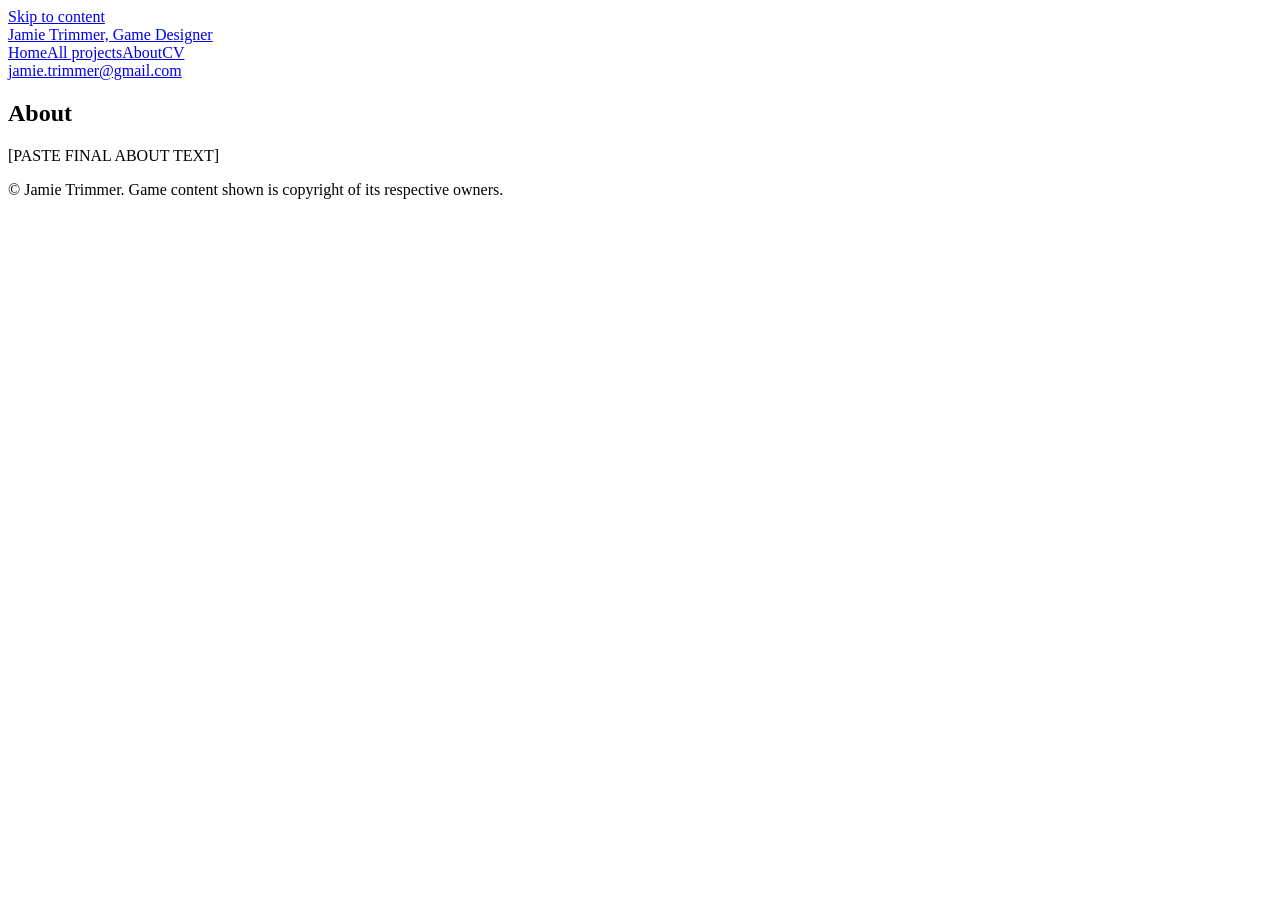
==== about.html @ 3063596d "Add files via upload" ====
<!doctype html><html lang="en-GB"><head><meta charset="utf-8"><meta name="viewport" content="width=device-width,initial-scale=1"><title>About</title><meta name="description" content="About Jamie Trimmer"><link rel="preconnect" href="https://fonts.googleapis.com"><link rel="preconnect" href="https://fonts.gstatic.com" crossorigin><link href="https://fonts.googleapis.com/css2?family=Bricolage+Grotesque:wght@500;600;700&family=Source+Serif+4:ital,wght@0,400;0,600;1,400&display=swap" rel="stylesheet"><link rel="stylesheet" href="css/style.css"></head><body><a class="skip" href="#main">Skip to content</a><header class="site"><a class="name" href="index.html">Jamie Trimmer, Game Designer</a><nav class="main" aria-label="Main"><a href="index.html">Home</a><a href="work.html">All projects</a><a href="about.html" aria-current="page">About</a><a href="cv.html">CV</a></nav><nav class="contact" aria-label="Contact"><a href="mailto:jamie.trimmer@gmail.com">jamie.trimmer@gmail.com</a></nav></header><main id="main"><section class="hero"><h1>About</h1></section><div class="prose"><p class="placeholder">[PASTE FINAL ABOUT TEXT]</p></div></main><footer class="site">&copy; Jamie Trimmer. Game content shown is copyright of its respective owners.</footer></body></html>
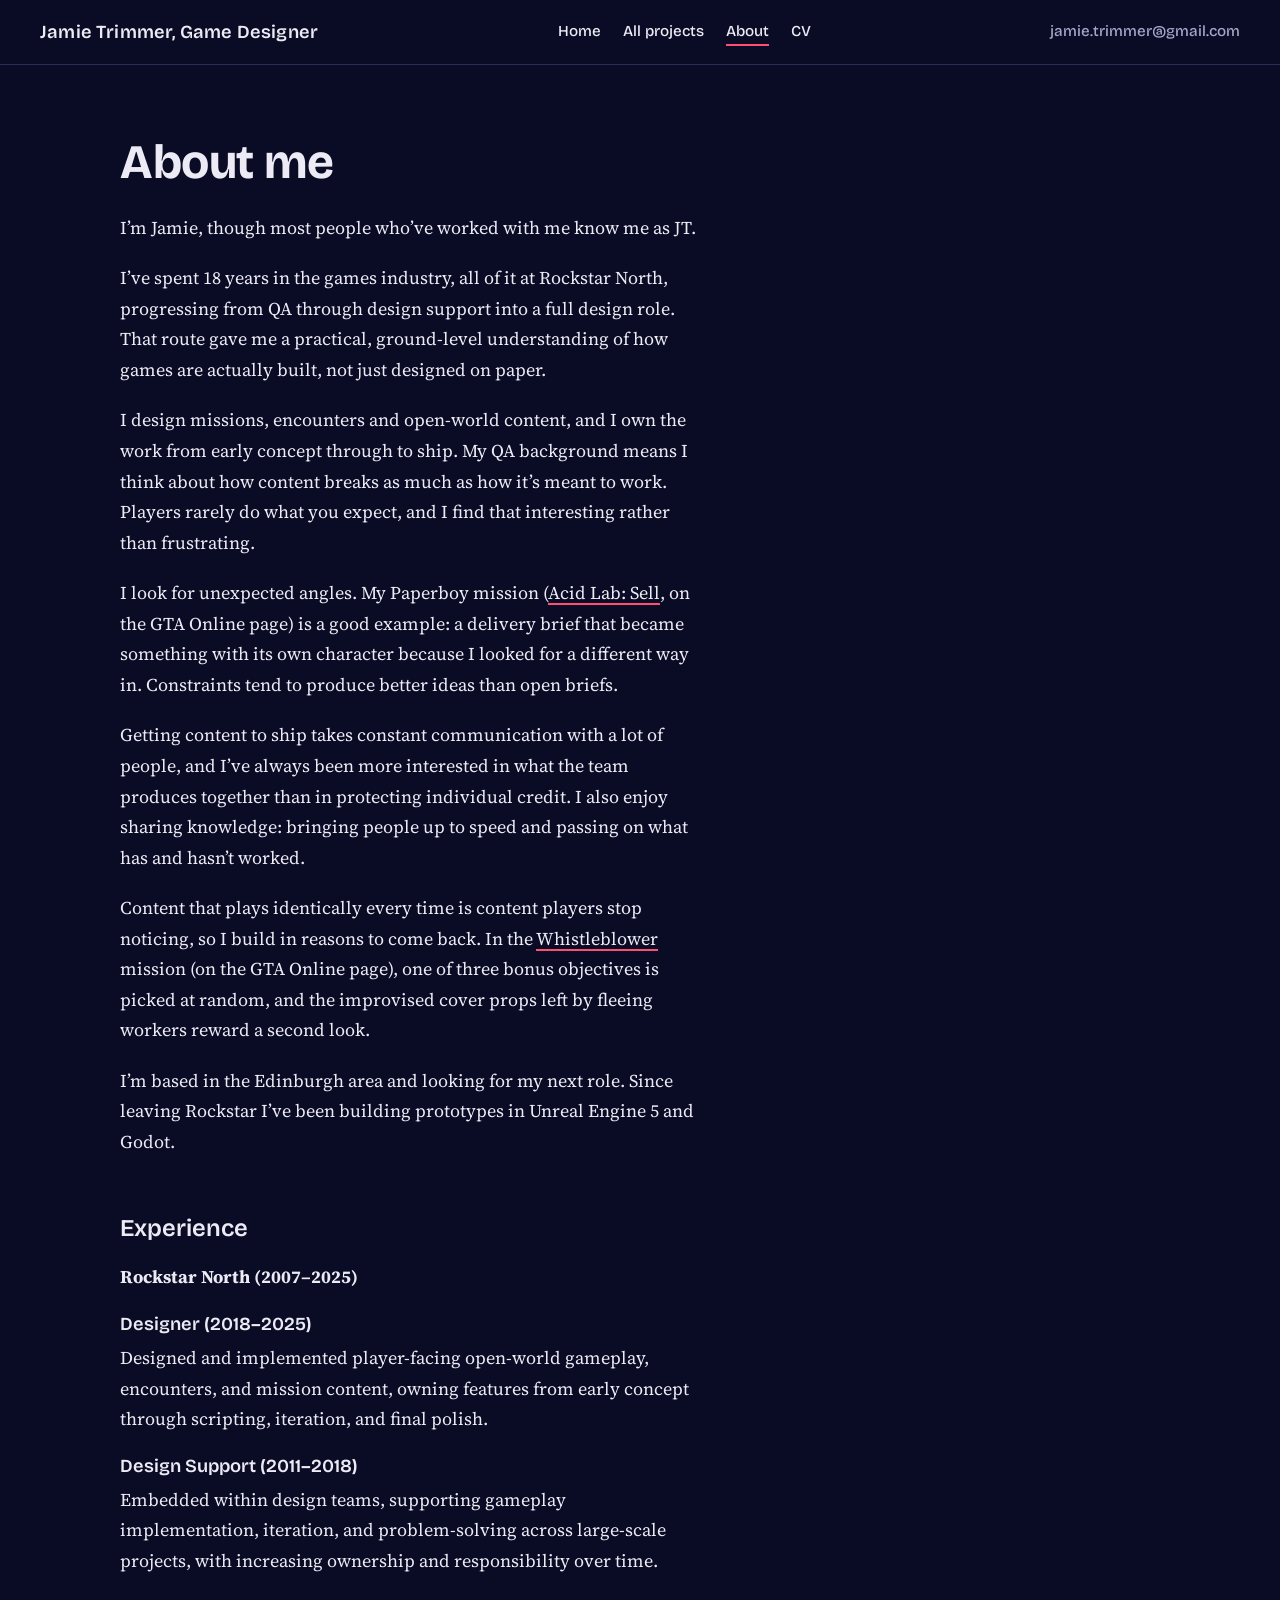
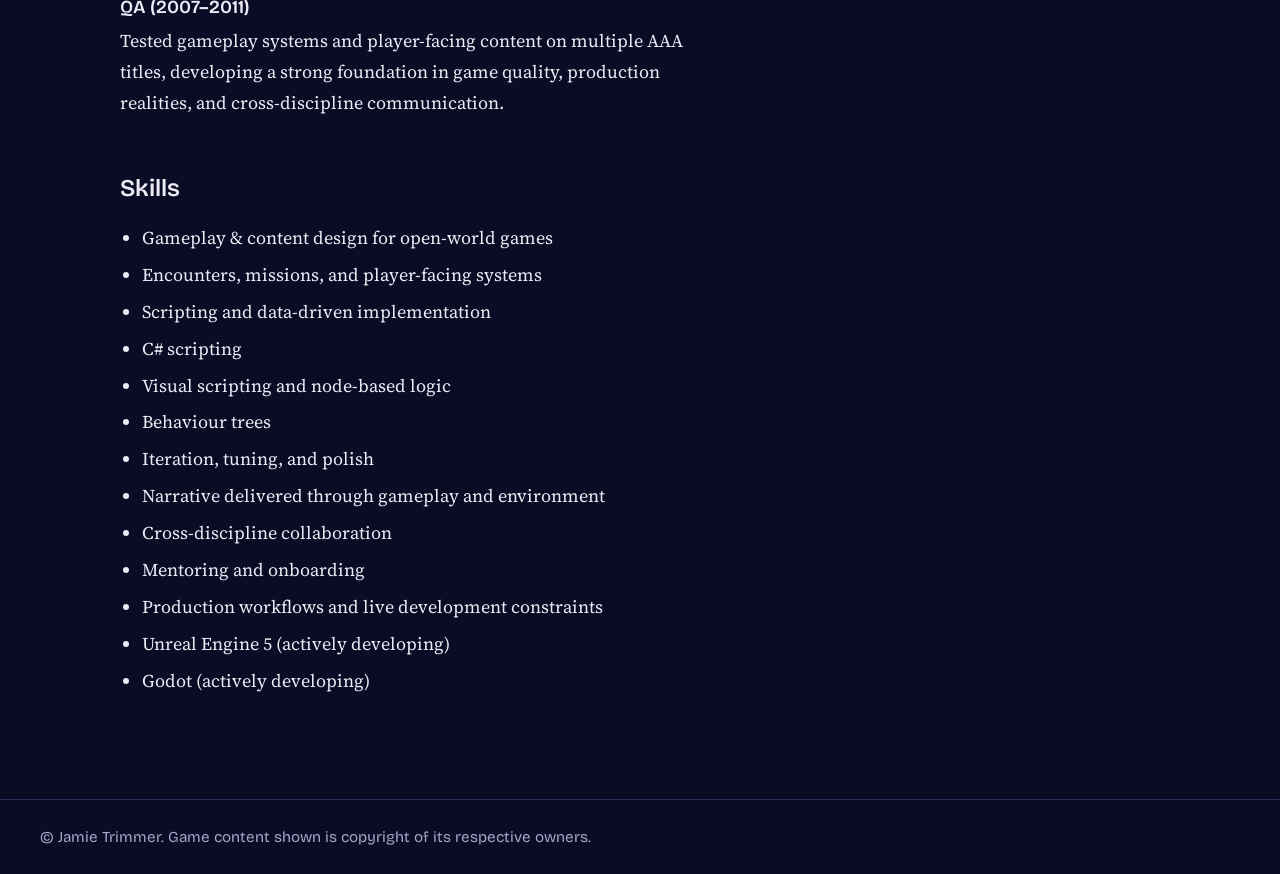
==== commit 809f1b8f: "Add About page text with project links, experience and skills Co-Authored-By: Claude Sonnet 5.5 <nor" ====
--- a/about.html
+++ b/about.html
@@ -1 +1 @@
-<!doctype html><html lang="en-GB"><head><meta charset="utf-8"><meta name="viewport" content="width=device-width,initial-scale=1"><title>About</title><meta name="description" content="About Jamie Trimmer"><link rel="preconnect" href="https://fonts.googleapis.com"><link rel="preconnect" href="https://fonts.gstatic.com" crossorigin><link href="https://fonts.googleapis.com/css2?family=Bricolage+Grotesque:wght@500;600;700&family=Source+Serif+4:ital,wght@0,400;0,600;1,400&display=swap" rel="stylesheet"><link rel="stylesheet" href="css/style.css"></head><body><a class="skip" href="#main">Skip to content</a><header class="site"><a class="name" href="index.html">Jamie Trimmer, Game Designer</a><nav class="main" aria-label="Main"><a href="index.html">Home</a><a href="work.html">All projects</a><a href="about.html" aria-current="page">About</a><a href="cv.html">CV</a></nav><nav class="contact" aria-label="Contact"><a href="mailto:jamie.trimmer@gmail.com">jamie.trimmer@gmail.com</a></nav></header><main id="main"><section class="hero"><h1>About</h1></section><div class="prose"><p class="placeholder">[PASTE FINAL ABOUT TEXT]</p></div></main><footer class="site">&copy; Jamie Trimmer. Game content shown is copyright of its respective owners.</footer></body></html>+<!doctype html><html lang="en-GB"><head><meta charset="utf-8"><meta name="viewport" content="width=device-width,initial-scale=1"><title>About</title><meta name="description" content="About Jamie Trimmer"><link rel="preconnect" href="https://fonts.googleapis.com"><link rel="preconnect" href="https://fonts.gstatic.com" crossorigin><link href="https://fonts.googleapis.com/css2?family=Bricolage+Grotesque:wght@500;600;700&family=Source+Serif+4:ital,wght@0,400;0,600;1,400&display=swap" rel="stylesheet"><link rel="stylesheet" href="css/style.css"></head><body><a class="skip" href="#main">Skip to content</a><header class="site"><a class="name" href="index.html">Jamie Trimmer, Game Designer</a><nav class="main" aria-label="Main"><a href="index.html">Home</a><a href="work.html">All projects</a><a href="about.html" aria-current="page">About</a><a href="cv.html">CV</a></nav><nav class="contact" aria-label="Contact"><a href="mailto:jamie.trimmer@gmail.com">jamie.trimmer@gmail.com</a></nav></header><main id="main"><section class="hero"><h1>About me</h1></section><div class="prose"><p>I’m Jamie, though most people who’ve worked with me know me as JT.</p><p>I’ve spent 18 years in the games industry, all of it at Rockstar North, progressing from QA through design support into a full design role. That route gave me a practical, ground-level understanding of how games are actually built, not just designed on paper.</p><p>I design missions, encounters and open-world content, and I own the work from early concept through to ship. My QA background means I think about how content breaks as much as how it’s meant to work. Players rarely do what you expect, and I find that interesting rather than frustrating.</p><p>I look for unexpected angles. My Paperboy mission (<a href="gtao.html#paperboy">Acid Lab: Sell</a>, on the GTA Online page) is a good example: a delivery brief that became something with its own character because I looked for a different way in. Constraints tend to produce better ideas than open briefs.</p><p>Getting content to ship takes constant communication with a lot of people, and I’ve always been more interested in what the team produces together than in protecting individual credit. I also enjoy sharing knowledge: bringing people up to speed and passing on what has and hasn’t worked.</p><p>Content that plays identically every time is content players stop noticing, so I build in reasons to come back. In the <a href="gtao.html#whistleblower">Whistleblower</a> mission (on the GTA Online page), one of three bonus objectives is picked at random, and the improvised cover props left by fleeing workers reward a second look.</p><p>I’m based in the Edinburgh area and looking for my next role. Since leaving Rockstar I’ve been building prototypes in Unreal Engine 5 and Godot.</p></div><h2>Experience</h2><div class="prose"><p><strong>Rockstar North (2007–2025)</strong></p><h3>Designer (2018–2025)</h3><p>Designed and implemented player-facing open-world gameplay, encounters, and mission content, owning features from early concept through scripting, iteration, and final polish.</p><h3>Design Support (2011–2018)</h3><p>Embedded within design teams, supporting gameplay implementation, iteration, and problem-solving across large-scale projects, with increasing ownership and responsibility over time.</p><h3>QA (2007–2011)</h3><p>Tested gameplay systems and player-facing content on multiple AAA titles, developing a strong foundation in game quality, production realities, and cross-discipline communication.</p></div><h2>Skills</h2><ul class="skills"><li>Gameplay &amp; content design for open-world games</li><li>Encounters, missions, and player-facing systems</li><li>Scripting and data-driven implementation</li><li>C# scripting</li><li>Visual scripting and node-based logic</li><li>Behaviour trees</li><li>Iteration, tuning, and polish</li><li>Narrative delivered through gameplay and environment</li><li>Cross-discipline collaboration</li><li>Mentoring and onboarding</li><li>Production workflows and live development constraints</li><li>Unreal Engine 5 (actively developing)</li><li>Godot (actively developing)</li></ul></main><footer class="site">&copy; Jamie Trimmer. Game content shown is copyright of its respective owners.</footer></body></html>
--- a/css/style.css
+++ b/css/style.css
@@ -0,0 +1,60 @@
+:root{
+  --ink:#0a0b24; --surface:#13153a; --line:#2a2d5c;
+  --text:#ecebf5; --muted:#a3a5c9; --accent:#ff4d73; --accent-ink:#0a0b24;
+  --measure:64ch; --gutter:clamp(16px,4vw,40px);
+}
+*{box-sizing:border-box}
+html{-webkit-text-size-adjust:100%}
+body{margin:0;background:var(--ink);color:var(--text);font:400 1.125rem/1.7 "Source Serif 4",Georgia,serif}
+h1,h2,h3,.sans{font-family:"Bricolage Grotesque","Helvetica Neue",Arial,sans-serif}
+a{color:var(--text);text-decoration-color:var(--accent);text-underline-offset:.2em;text-decoration-thickness:2px}
+a:hover{color:var(--accent)}
+:focus-visible{outline:3px solid var(--accent);outline-offset:3px;border-radius:2px}
+.skip{position:absolute;left:-999px}.skip:focus{left:var(--gutter);top:8px;background:var(--accent);color:var(--accent-ink);padding:8px 12px;z-index:9}
+
+header.site{display:flex;flex-wrap:wrap;gap:12px 32px;align-items:center;justify-content:space-between;padding:18px var(--gutter);border-bottom:1px solid var(--line)}
+header.site .name{font:600 1.15rem "Bricolage Grotesque",sans-serif;text-decoration:none;letter-spacing:.01em}
+nav.main,nav.contact{display:flex;flex-wrap:wrap;gap:6px 22px;font:500 .95rem "Bricolage Grotesque",sans-serif}
+nav a{text-decoration:none;padding:4px 0;border-bottom:2px solid transparent}
+nav a:hover,nav a[aria-current="page"]{border-color:var(--accent);color:var(--text)}
+nav.contact a{color:var(--muted)}
+
+main{padding:0 var(--gutter) 96px;max-width:1120px;margin:0 auto}
+.hero{padding:clamp(32px,6vw,72px) 0 24px;display:grid;gap:20px}
+.hero h1{margin:0;font:700 clamp(1.9rem,4.5vw,3rem)/1.08 "Bricolage Grotesque",sans-serif;letter-spacing:-.01em}
+.hero p{margin:0;max-width:var(--measure);font-size:1.25rem;color:var(--muted)}
+h2{font:600 1.5rem/1.2 "Bricolage Grotesque",sans-serif;margin:56px 0 20px}
+h3{font:600 1.15rem/1.3 "Bricolage Grotesque",sans-serif;margin:32px 0 6px}
+
+.grid{display:grid;gap:28px;grid-template-columns:repeat(auto-fill,minmax(280px,1fr));list-style:none;padding:0;margin:0}
+.card{display:block;text-decoration:none;color:var(--text);border-left:4px solid var(--accent);padding:4px 0 4px 18px}
+.card .thumb{aspect-ratio:16/9;background:var(--surface);margin-bottom:14px;overflow:hidden}
+.card .thumb img{width:100%;height:100%;object-fit:cover;display:block}
+.card strong{display:block;font:600 1.2rem/1.25 "Bricolage Grotesque",sans-serif}
+.card .role{display:block;color:var(--muted);font-size:1rem;margin-top:4px}
+.card:hover strong{color:var(--accent)}
+
+.ledger{display:grid;grid-template-columns:max-content 1fr;gap:6px 24px;margin:8px 0 32px;padding:16px 0;border-top:1px solid var(--line);border-bottom:1px solid var(--line);font-size:1rem}
+.ledger dt{color:var(--muted);font-family:"Bricolage Grotesque",sans-serif;font-weight:500}
+.ledger dd{margin:0}
+.prose p{max-width:var(--measure);margin:0 0 1.1em}
+.study{margin-top:72px;padding-top:8px;border-top:1px solid var(--line)}
+.study h2{margin-top:28px}
+.study .media{margin:20px 0 28px;max-width:860px}
+.study .media img,.study .media iframe{width:100%;display:block;border:0;background:var(--surface)}
+.study .media iframe{aspect-ratio:16/9}
+blockquote.epigraph{margin:0 0 28px;padding:0 0 0 20px;border-left:4px solid var(--accent);max-width:var(--measure);font-style:italic;font-size:1.3rem;line-height:1.5}
+blockquote.epigraph footer{font:400 .9rem "Bricolage Grotesque",sans-serif;font-style:normal;color:var(--muted);margin-top:6px}
+.placeholder{color:var(--accent);font-family:"Bricolage Grotesque",sans-serif}
+
+.cv-pages{display:grid;gap:24px;max-width:860px}
+.cv-pages img{width:100%;height:auto;display:block;background:#fff}
+.button{display:inline-block;background:var(--accent);color:var(--accent-ink);font:600 1rem "Bricolage Grotesque",sans-serif;padding:10px 18px;text-decoration:none;border-radius:2px}
+.button:hover{background:var(--text);color:var(--accent-ink)}
+footer.site{border-top:1px solid var(--line);padding:28px var(--gutter);color:var(--muted);font:400 .95rem "Bricolage Grotesque",sans-serif}
+footer.site a{color:var(--muted)}
+
+@media (max-width:560px){body{font-size:1.0625rem}.ledger{grid-template-columns:1fr;gap:0}.ledger dd{margin-bottom:10px}}
+@media (prefers-reduced-motion:no-preference){.hero h1{animation:rise .5s ease-out both}@keyframes rise{from{opacity:0;transform:translateY(8px)}}}
+.skills{max-width:var(--measure);padding-left:1.2em;margin:0}.skills li{margin:0 0 .35em}
+.prose h3{margin-top:20px}
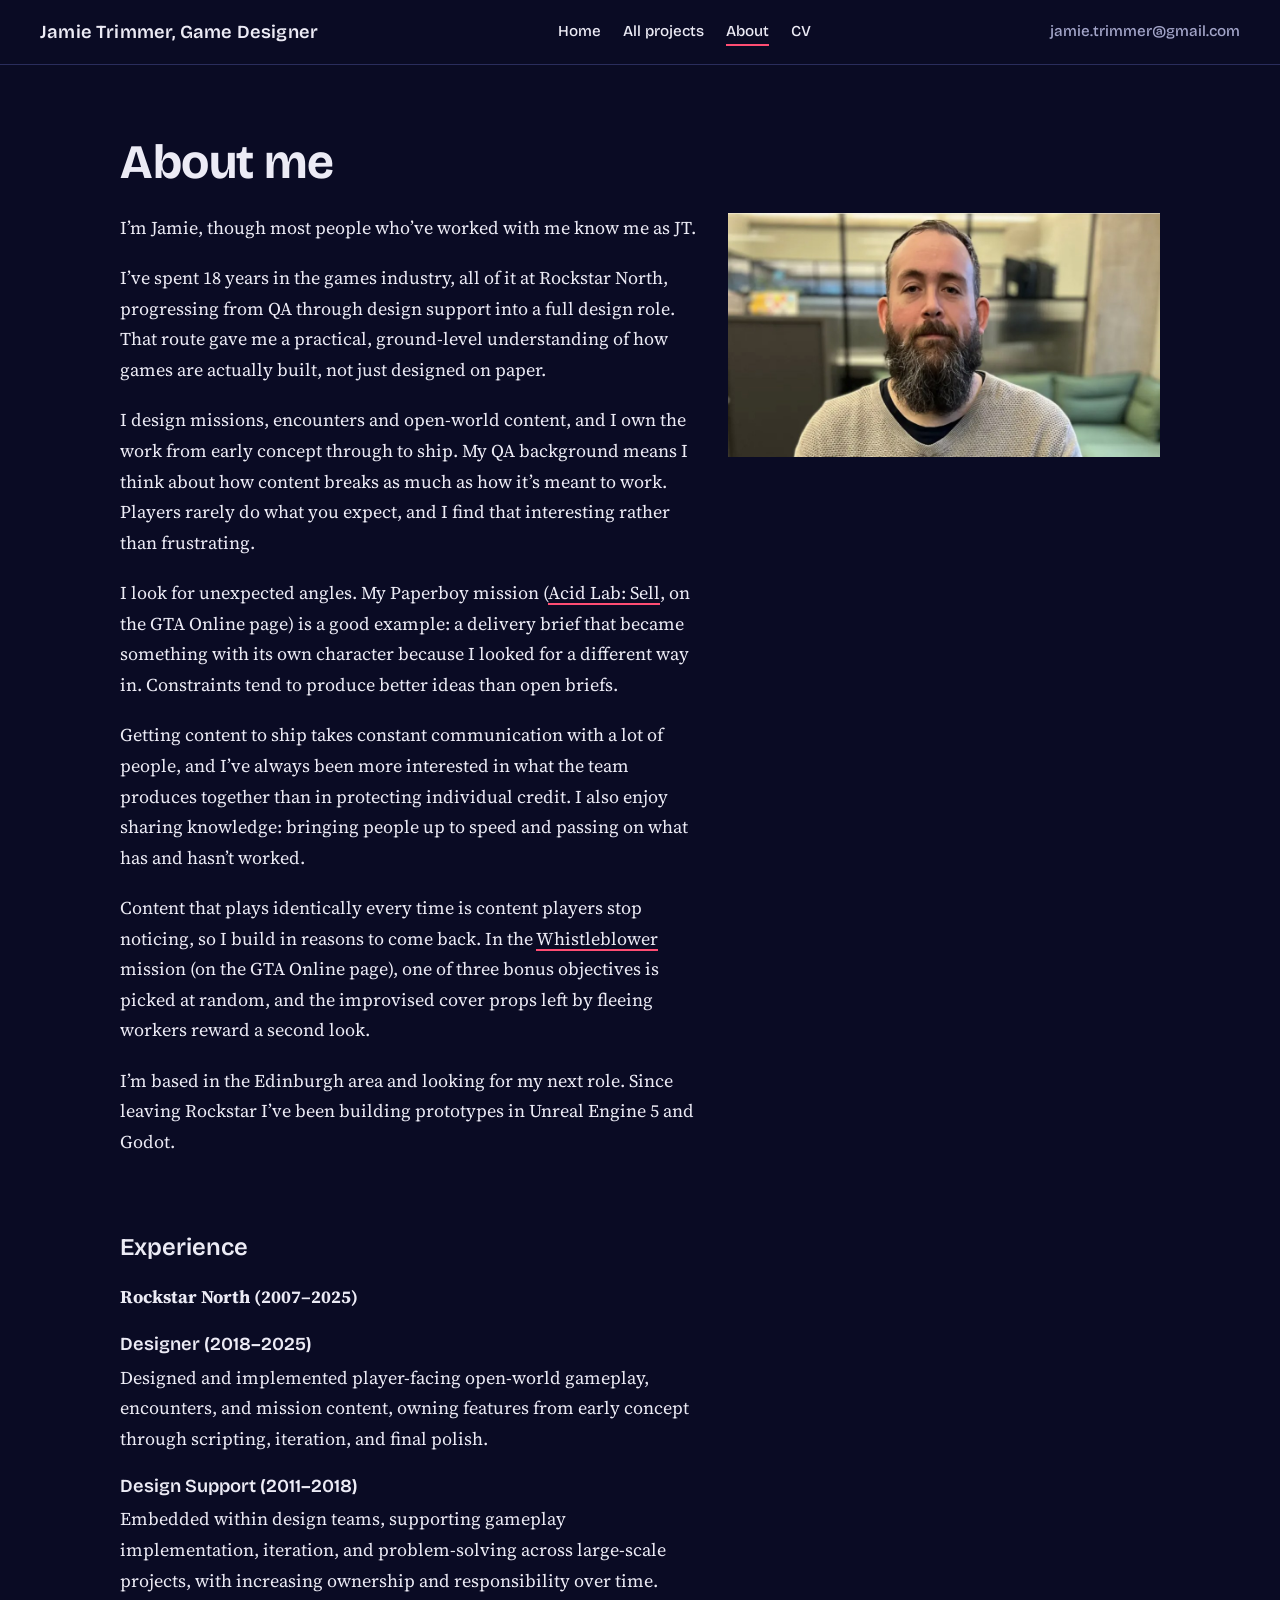
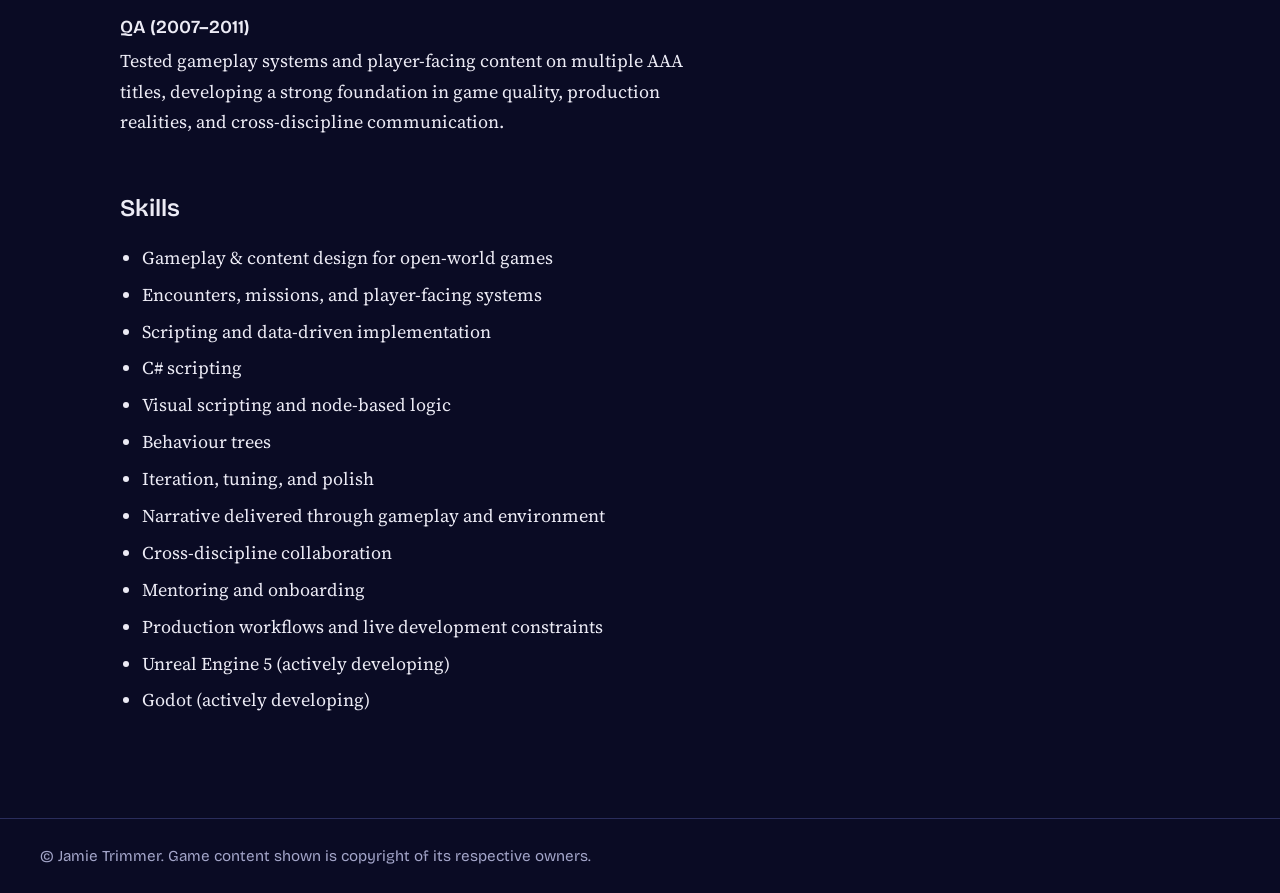
==== commit 73d33f27: "Add portrait to About page Co-Authored-By: Claude Sonnet 5.5 <noreply@anthropic.com> Claude-Session:" ====
--- a/about.html
+++ b/about.html
@@ -1 +1 @@
-<!doctype html><html lang="en-GB"><head><meta charset="utf-8"><meta name="viewport" content="width=device-width,initial-scale=1"><title>About</title><meta name="description" content="About Jamie Trimmer"><link rel="preconnect" href="https://fonts.googleapis.com"><link rel="preconnect" href="https://fonts.gstatic.com" crossorigin><link href="https://fonts.googleapis.com/css2?family=Bricolage+Grotesque:wght@500;600;700&family=Source+Serif+4:ital,wght@0,400;0,600;1,400&display=swap" rel="stylesheet"><link rel="stylesheet" href="css/style.css"></head><body><a class="skip" href="#main">Skip to content</a><header class="site"><a class="name" href="index.html">Jamie Trimmer, Game Designer</a><nav class="main" aria-label="Main"><a href="index.html">Home</a><a href="work.html">All projects</a><a href="about.html" aria-current="page">About</a><a href="cv.html">CV</a></nav><nav class="contact" aria-label="Contact"><a href="mailto:jamie.trimmer@gmail.com">jamie.trimmer@gmail.com</a></nav></header><main id="main"><section class="hero"><h1>About me</h1></section><div class="prose"><p>I’m Jamie, though most people who’ve worked with me know me as JT.</p><p>I’ve spent 18 years in the games industry, all of it at Rockstar North, progressing from QA through design support into a full design role. That route gave me a practical, ground-level understanding of how games are actually built, not just designed on paper.</p><p>I design missions, encounters and open-world content, and I own the work from early concept through to ship. My QA background means I think about how content breaks as much as how it’s meant to work. Players rarely do what you expect, and I find that interesting rather than frustrating.</p><p>I look for unexpected angles. My Paperboy mission (<a href="gtao.html#paperboy">Acid Lab: Sell</a>, on the GTA Online page) is a good example: a delivery brief that became something with its own character because I looked for a different way in. Constraints tend to produce better ideas than open briefs.</p><p>Getting content to ship takes constant communication with a lot of people, and I’ve always been more interested in what the team produces together than in protecting individual credit. I also enjoy sharing knowledge: bringing people up to speed and passing on what has and hasn’t worked.</p><p>Content that plays identically every time is content players stop noticing, so I build in reasons to come back. In the <a href="gtao.html#whistleblower">Whistleblower</a> mission (on the GTA Online page), one of three bonus objectives is picked at random, and the improvised cover props left by fleeing workers reward a second look.</p><p>I’m based in the Edinburgh area and looking for my next role. Since leaving Rockstar I’ve been building prototypes in Unreal Engine 5 and Godot.</p></div><h2>Experience</h2><div class="prose"><p><strong>Rockstar North (2007–2025)</strong></p><h3>Designer (2018–2025)</h3><p>Designed and implemented player-facing open-world gameplay, encounters, and mission content, owning features from early concept through scripting, iteration, and final polish.</p><h3>Design Support (2011–2018)</h3><p>Embedded within design teams, supporting gameplay implementation, iteration, and problem-solving across large-scale projects, with increasing ownership and responsibility over time.</p><h3>QA (2007–2011)</h3><p>Tested gameplay systems and player-facing content on multiple AAA titles, developing a strong foundation in game quality, production realities, and cross-discipline communication.</p></div><h2>Skills</h2><ul class="skills"><li>Gameplay &amp; content design for open-world games</li><li>Encounters, missions, and player-facing systems</li><li>Scripting and data-driven implementation</li><li>C# scripting</li><li>Visual scripting and node-based logic</li><li>Behaviour trees</li><li>Iteration, tuning, and polish</li><li>Narrative delivered through gameplay and environment</li><li>Cross-discipline collaboration</li><li>Mentoring and onboarding</li><li>Production workflows and live development constraints</li><li>Unreal Engine 5 (actively developing)</li><li>Godot (actively developing)</li></ul></main><footer class="site">&copy; Jamie Trimmer. Game content shown is copyright of its respective owners.</footer></body></html>+<!doctype html><html lang="en-GB"><head><meta charset="utf-8"><meta name="viewport" content="width=device-width,initial-scale=1"><title>About</title><meta name="description" content="About Jamie Trimmer"><link rel="preconnect" href="https://fonts.googleapis.com"><link rel="preconnect" href="https://fonts.gstatic.com" crossorigin><link href="https://fonts.googleapis.com/css2?family=Bricolage+Grotesque:wght@500;600;700&family=Source+Serif+4:ital,wght@0,400;0,600;1,400&display=swap" rel="stylesheet"><link rel="stylesheet" href="css/style.css"></head><body><a class="skip" href="#main">Skip to content</a><header class="site"><a class="name" href="index.html">Jamie Trimmer, Game Designer</a><nav class="main" aria-label="Main"><a href="index.html">Home</a><a href="work.html">All projects</a><a href="about.html" aria-current="page">About</a><a href="cv.html">CV</a></nav><nav class="contact" aria-label="Contact"><a href="mailto:jamie.trimmer@gmail.com">jamie.trimmer@gmail.com</a></nav></header><main id="main"><section class="hero"><h1>About me</h1></section><div class="about-grid"><div class="prose"><p>I’m Jamie, though most people who’ve worked with me know me as JT.</p><p>I’ve spent 18 years in the games industry, all of it at Rockstar North, progressing from QA through design support into a full design role. That route gave me a practical, ground-level understanding of how games are actually built, not just designed on paper.</p><p>I design missions, encounters and open-world content, and I own the work from early concept through to ship. My QA background means I think about how content breaks as much as how it’s meant to work. Players rarely do what you expect, and I find that interesting rather than frustrating.</p><p>I look for unexpected angles. My Paperboy mission (<a href="gtao.html#paperboy">Acid Lab: Sell</a>, on the GTA Online page) is a good example: a delivery brief that became something with its own character because I looked for a different way in. Constraints tend to produce better ideas than open briefs.</p><p>Getting content to ship takes constant communication with a lot of people, and I’ve always been more interested in what the team produces together than in protecting individual credit. I also enjoy sharing knowledge: bringing people up to speed and passing on what has and hasn’t worked.</p><p>Content that plays identically every time is content players stop noticing, so I build in reasons to come back. In the <a href="gtao.html#whistleblower">Whistleblower</a> mission (on the GTA Online page), one of three bonus objectives is picked at random, and the improvised cover props left by fleeing workers reward a second look.</p><p>I’m based in the Edinburgh area and looking for my next role. Since leaving Rockstar I’ve been building prototypes in Unreal Engine 5 and Godot.</p></div><img class="portrait" src="images/jt.jpg" alt="Jamie Trimmer" width="1000" height="563"></div><h2>Experience</h2><div class="prose"><p><strong>Rockstar North (2007–2025)</strong></p><h3>Designer (2018–2025)</h3><p>Designed and implemented player-facing open-world gameplay, encounters, and mission content, owning features from early concept through scripting, iteration, and final polish.</p><h3>Design Support (2011–2018)</h3><p>Embedded within design teams, supporting gameplay implementation, iteration, and problem-solving across large-scale projects, with increasing ownership and responsibility over time.</p><h3>QA (2007–2011)</h3><p>Tested gameplay systems and player-facing content on multiple AAA titles, developing a strong foundation in game quality, production realities, and cross-discipline communication.</p></div><h2>Skills</h2><ul class="skills"><li>Gameplay &amp; content design for open-world games</li><li>Encounters, missions, and player-facing systems</li><li>Scripting and data-driven implementation</li><li>C# scripting</li><li>Visual scripting and node-based logic</li><li>Behaviour trees</li><li>Iteration, tuning, and polish</li><li>Narrative delivered through gameplay and environment</li><li>Cross-discipline collaboration</li><li>Mentoring and onboarding</li><li>Production workflows and live development constraints</li><li>Unreal Engine 5 (actively developing)</li><li>Godot (actively developing)</li></ul></main><footer class="site">&copy; Jamie Trimmer. Game content shown is copyright of its respective owners.</footer></body></html>
--- a/css/style.css
+++ b/css/style.css
@@ -58,3 +58,6 @@
 @media (prefers-reduced-motion:no-preference){.hero h1{animation:rise .5s ease-out both}@keyframes rise{from{opacity:0;transform:translateY(8px)}}}
 .skills{max-width:var(--measure);padding-left:1.2em;margin:0}.skills li{margin:0 0 .35em}
 .prose h3{margin-top:20px}
+.about-grid{display:grid;gap:32px;grid-template-columns:minmax(0,var(--measure)) minmax(0,1fr);align-items:start}
+.portrait{width:100%;height:auto;display:block;background:var(--surface)}
+@media (max-width:900px){.about-grid{grid-template-columns:1fr}.about-grid .portrait{order:-1}}
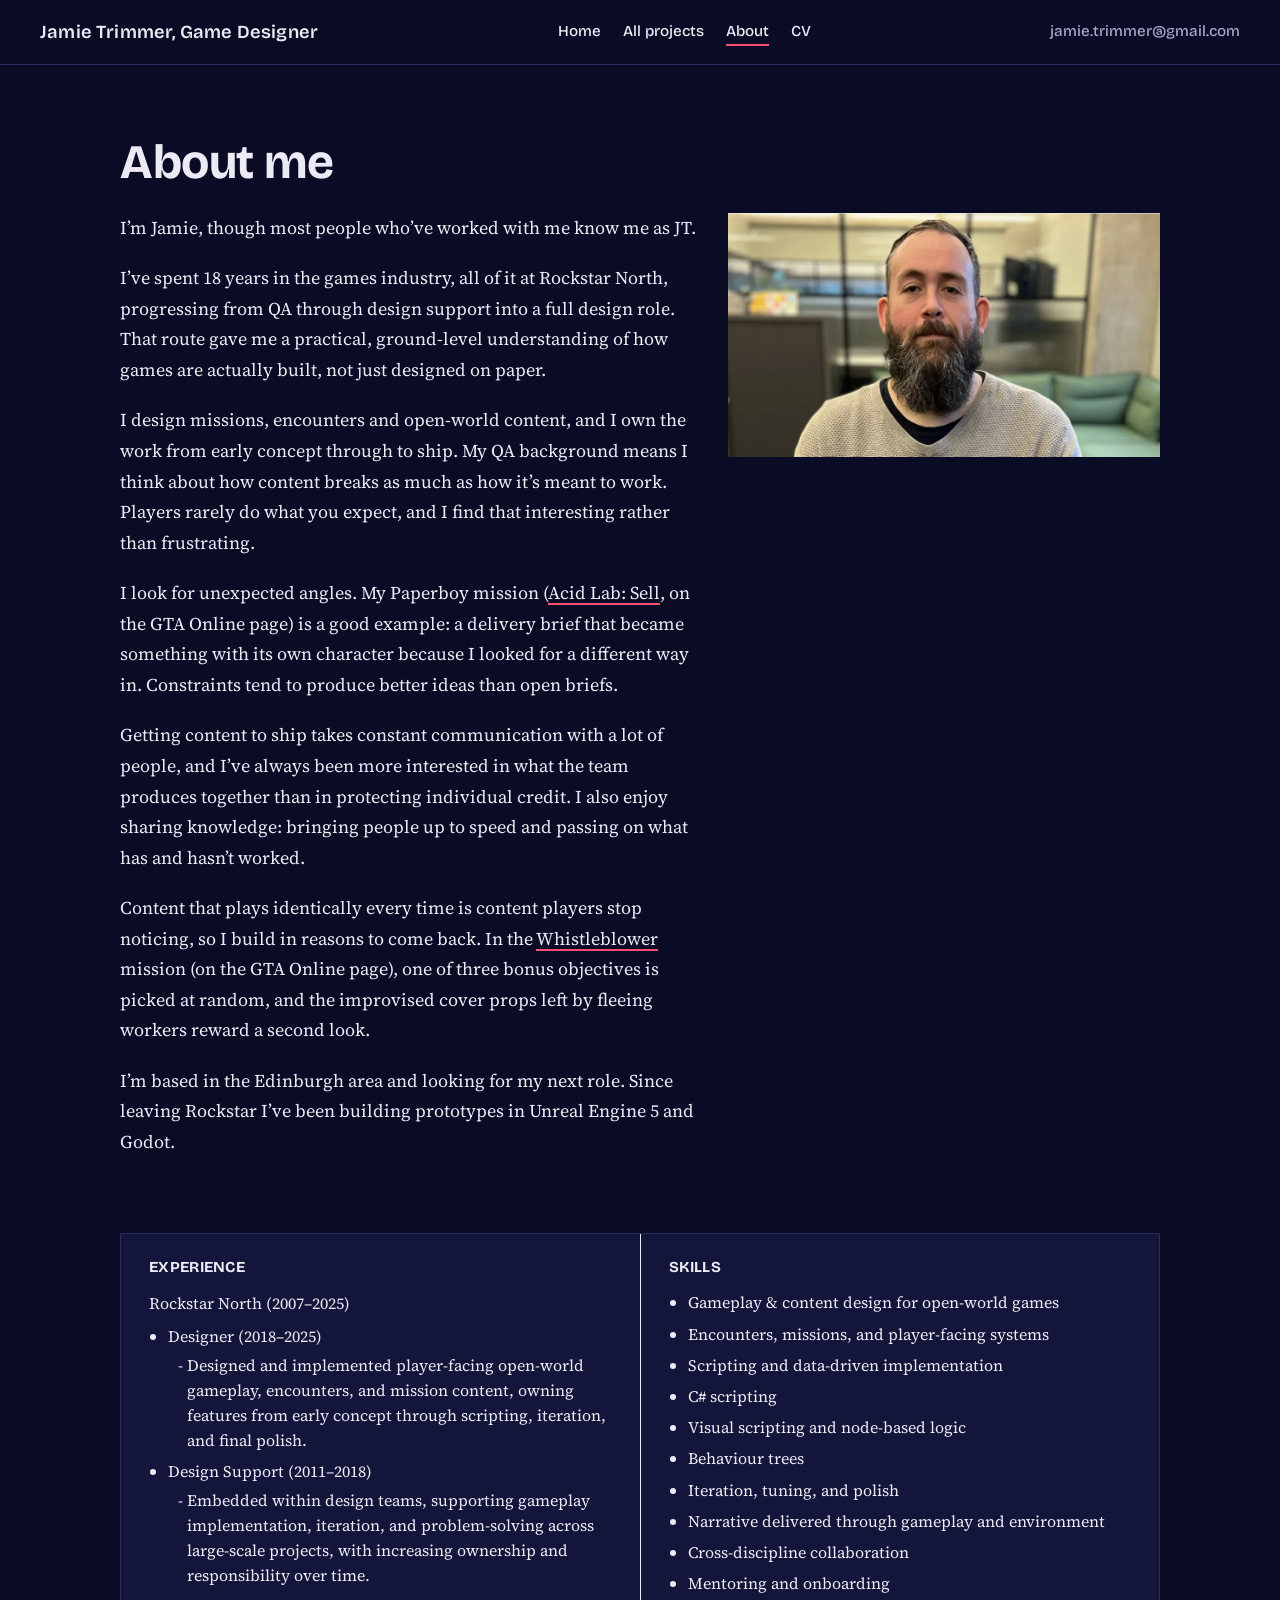
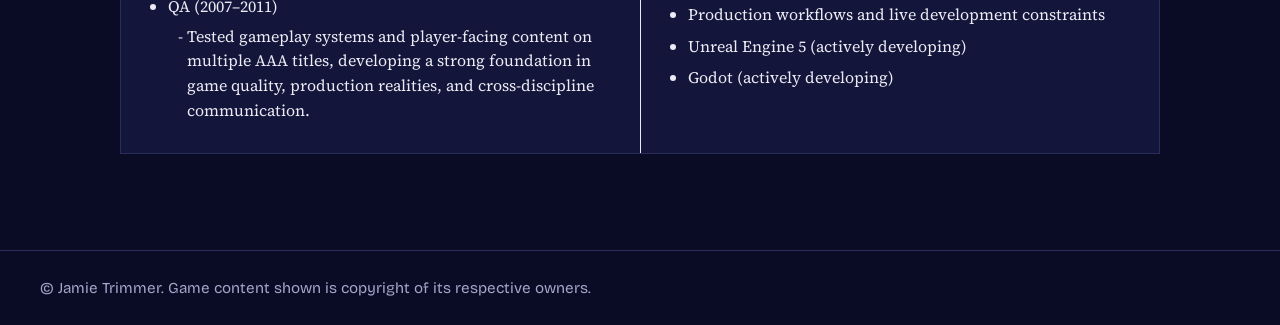
==== commit 3e2fc91b: "Sticky header; two-column experience and skills panel Co-Authored-By: Claude Sonnet 5.5 <noreply@ant" ====
--- a/about.html
+++ b/about.html
@@ -1 +1 @@
-<!doctype html><html lang="en-GB"><head><meta charset="utf-8"><meta name="viewport" content="width=device-width,initial-scale=1"><title>About</title><meta name="description" content="About Jamie Trimmer"><link rel="preconnect" href="https://fonts.googleapis.com"><link rel="preconnect" href="https://fonts.gstatic.com" crossorigin><link href="https://fonts.googleapis.com/css2?family=Bricolage+Grotesque:wght@500;600;700&family=Source+Serif+4:ital,wght@0,400;0,600;1,400&display=swap" rel="stylesheet"><link rel="stylesheet" href="css/style.css"></head><body><a class="skip" href="#main">Skip to content</a><header class="site"><a class="name" href="index.html">Jamie Trimmer, Game Designer</a><nav class="main" aria-label="Main"><a href="index.html">Home</a><a href="work.html">All projects</a><a href="about.html" aria-current="page">About</a><a href="cv.html">CV</a></nav><nav class="contact" aria-label="Contact"><a href="mailto:jamie.trimmer@gmail.com">jamie.trimmer@gmail.com</a></nav></header><main id="main"><section class="hero"><h1>About me</h1></section><div class="about-grid"><div class="prose"><p>I’m Jamie, though most people who’ve worked with me know me as JT.</p><p>I’ve spent 18 years in the games industry, all of it at Rockstar North, progressing from QA through design support into a full design role. That route gave me a practical, ground-level understanding of how games are actually built, not just designed on paper.</p><p>I design missions, encounters and open-world content, and I own the work from early concept through to ship. My QA background means I think about how content breaks as much as how it’s meant to work. Players rarely do what you expect, and I find that interesting rather than frustrating.</p><p>I look for unexpected angles. My Paperboy mission (<a href="gtao.html#paperboy">Acid Lab: Sell</a>, on the GTA Online page) is a good example: a delivery brief that became something with its own character because I looked for a different way in. Constraints tend to produce better ideas than open briefs.</p><p>Getting content to ship takes constant communication with a lot of people, and I’ve always been more interested in what the team produces together than in protecting individual credit. I also enjoy sharing knowledge: bringing people up to speed and passing on what has and hasn’t worked.</p><p>Content that plays identically every time is content players stop noticing, so I build in reasons to come back. In the <a href="gtao.html#whistleblower">Whistleblower</a> mission (on the GTA Online page), one of three bonus objectives is picked at random, and the improvised cover props left by fleeing workers reward a second look.</p><p>I’m based in the Edinburgh area and looking for my next role. Since leaving Rockstar I’ve been building prototypes in Unreal Engine 5 and Godot.</p></div><img class="portrait" src="images/jt.jpg" alt="Jamie Trimmer" width="1000" height="563"></div><h2>Experience</h2><div class="prose"><p><strong>Rockstar North (2007–2025)</strong></p><h3>Designer (2018–2025)</h3><p>Designed and implemented player-facing open-world gameplay, encounters, and mission content, owning features from early concept through scripting, iteration, and final polish.</p><h3>Design Support (2011–2018)</h3><p>Embedded within design teams, supporting gameplay implementation, iteration, and problem-solving across large-scale projects, with increasing ownership and responsibility over time.</p><h3>QA (2007–2011)</h3><p>Tested gameplay systems and player-facing content on multiple AAA titles, developing a strong foundation in game quality, production realities, and cross-discipline communication.</p></div><h2>Skills</h2><ul class="skills"><li>Gameplay &amp; content design for open-world games</li><li>Encounters, missions, and player-facing systems</li><li>Scripting and data-driven implementation</li><li>C# scripting</li><li>Visual scripting and node-based logic</li><li>Behaviour trees</li><li>Iteration, tuning, and polish</li><li>Narrative delivered through gameplay and environment</li><li>Cross-discipline collaboration</li><li>Mentoring and onboarding</li><li>Production workflows and live development constraints</li><li>Unreal Engine 5 (actively developing)</li><li>Godot (actively developing)</li></ul></main><footer class="site">&copy; Jamie Trimmer. Game content shown is copyright of its respective owners.</footer></body></html>+<!doctype html><html lang="en-GB"><head><meta charset="utf-8"><meta name="viewport" content="width=device-width,initial-scale=1"><title>About</title><meta name="description" content="About Jamie Trimmer"><link rel="preconnect" href="https://fonts.googleapis.com"><link rel="preconnect" href="https://fonts.gstatic.com" crossorigin><link href="https://fonts.googleapis.com/css2?family=Bricolage+Grotesque:wght@500;600;700&family=Source+Serif+4:ital,wght@0,400;0,600;1,400&display=swap" rel="stylesheet"><link rel="stylesheet" href="css/style.css"></head><body><a class="skip" href="#main">Skip to content</a><header class="site"><a class="name" href="index.html">Jamie Trimmer, Game Designer</a><nav class="main" aria-label="Main"><a href="index.html">Home</a><a href="work.html">All projects</a><a href="about.html" aria-current="page">About</a><a href="cv.html">CV</a></nav><nav class="contact" aria-label="Contact"><a href="mailto:jamie.trimmer@gmail.com">jamie.trimmer@gmail.com</a></nav></header><main id="main"><section class="hero"><h1>About me</h1></section><div class="about-grid"><div class="prose"><p>I’m Jamie, though most people who’ve worked with me know me as JT.</p><p>I’ve spent 18 years in the games industry, all of it at Rockstar North, progressing from QA through design support into a full design role. That route gave me a practical, ground-level understanding of how games are actually built, not just designed on paper.</p><p>I design missions, encounters and open-world content, and I own the work from early concept through to ship. My QA background means I think about how content breaks as much as how it’s meant to work. Players rarely do what you expect, and I find that interesting rather than frustrating.</p><p>I look for unexpected angles. My Paperboy mission (<a href="gtao.html#paperboy">Acid Lab: Sell</a>, on the GTA Online page) is a good example: a delivery brief that became something with its own character because I looked for a different way in. Constraints tend to produce better ideas than open briefs.</p><p>Getting content to ship takes constant communication with a lot of people, and I’ve always been more interested in what the team produces together than in protecting individual credit. I also enjoy sharing knowledge: bringing people up to speed and passing on what has and hasn’t worked.</p><p>Content that plays identically every time is content players stop noticing, so I build in reasons to come back. In the <a href="gtao.html#whistleblower">Whistleblower</a> mission (on the GTA Online page), one of three bonus objectives is picked at random, and the improvised cover props left by fleeing workers reward a second look.</p><p>I’m based in the Edinburgh area and looking for my next role. Since leaving Rockstar I’ve been building prototypes in Unreal Engine 5 and Godot.</p></div><img class="portrait" src="images/jt.jpg" alt="Jamie Trimmer" width="1000" height="563"></div><section class="panel"><div class="panel-col"><h2>EXPERIENCE</h2><p class="employer">Rockstar North (2007–2025)</p><ul><li>Designer (2018–2025)<ul class="sub"><li>Designed and implemented player-facing open-world gameplay, encounters, and mission content, owning features from early concept through scripting, iteration, and final polish.</li></ul></li><li>Design Support (2011–2018)<ul class="sub"><li>Embedded within design teams, supporting gameplay implementation, iteration, and problem-solving across large-scale projects, with increasing ownership and responsibility over time.</li></ul></li><li>QA (2007–2011)<ul class="sub"><li>Tested gameplay systems and player-facing content on multiple AAA titles, developing a strong foundation in game quality, production realities, and cross-discipline communication.</li></ul></li></ul></div><div class="panel-col"><h2>SKILLS</h2><ul><li>Gameplay &amp; content design for open-world games</li><li>Encounters, missions, and player-facing systems</li><li>Scripting and data-driven implementation</li><li>C# scripting</li><li>Visual scripting and node-based logic</li><li>Behaviour trees</li><li>Iteration, tuning, and polish</li><li>Narrative delivered through gameplay and environment</li><li>Cross-discipline collaboration</li><li>Mentoring and onboarding</li><li>Production workflows and live development constraints</li><li>Unreal Engine 5 (actively developing)</li><li>Godot (actively developing)</li></ul></div></section></main><footer class="site">&copy; Jamie Trimmer. Game content shown is copyright of its respective owners.</footer></body></html>
--- a/css/style.css
+++ b/css/style.css
@@ -12,7 +12,7 @@
 :focus-visible{outline:3px solid var(--accent);outline-offset:3px;border-radius:2px}
 .skip{position:absolute;left:-999px}.skip:focus{left:var(--gutter);top:8px;background:var(--accent);color:var(--accent-ink);padding:8px 12px;z-index:9}
 
-header.site{display:flex;flex-wrap:wrap;gap:12px 32px;align-items:center;justify-content:space-between;padding:18px var(--gutter);border-bottom:1px solid var(--line)}
+header.site{position:sticky;top:0;z-index:10;background:var(--ink);display:flex;flex-wrap:wrap;gap:12px 32px;align-items:center;justify-content:space-between;padding:18px var(--gutter);border-bottom:1px solid var(--line)}
 header.site .name{font:600 1.15rem "Bricolage Grotesque",sans-serif;text-decoration:none;letter-spacing:.01em}
 nav.main,nav.contact{display:flex;flex-wrap:wrap;gap:6px 22px;font:500 .95rem "Bricolage Grotesque",sans-serif}
 nav a{text-decoration:none;padding:4px 0;border-bottom:2px solid transparent}
@@ -61,3 +61,14 @@
 .about-grid{display:grid;gap:32px;grid-template-columns:minmax(0,var(--measure)) minmax(0,1fr);align-items:start}
 .portrait{width:100%;height:auto;display:block;background:var(--surface)}
 @media (max-width:900px){.about-grid{grid-template-columns:1fr}.about-grid .portrait{order:-1}}
+
+.study,[id]{scroll-margin-top:96px}
+.panel{display:grid;grid-template-columns:1fr 1fr;margin:56px 0 0;background:var(--surface);border:1px solid var(--line)}
+.panel-col{padding:24px 28px}
+.panel-col+.panel-col{border-left:1px solid var(--text)}
+.panel h2{margin:0 0 14px;font:700 .95rem "Bricolage Grotesque",sans-serif;letter-spacing:.02em}
+.panel p.employer{margin:0 0 6px;font-size:1rem}
+.panel ul{margin:0;padding-left:1.2em;font-size:1rem;line-height:1.55}
+.panel li{margin:0 0 .4em}
+.panel ul.sub{list-style:"- ";margin-top:.3em}
+@media (max-width:760px){.panel{grid-template-columns:1fr}.panel-col+.panel-col{border-left:0;border-top:1px solid var(--text)}}
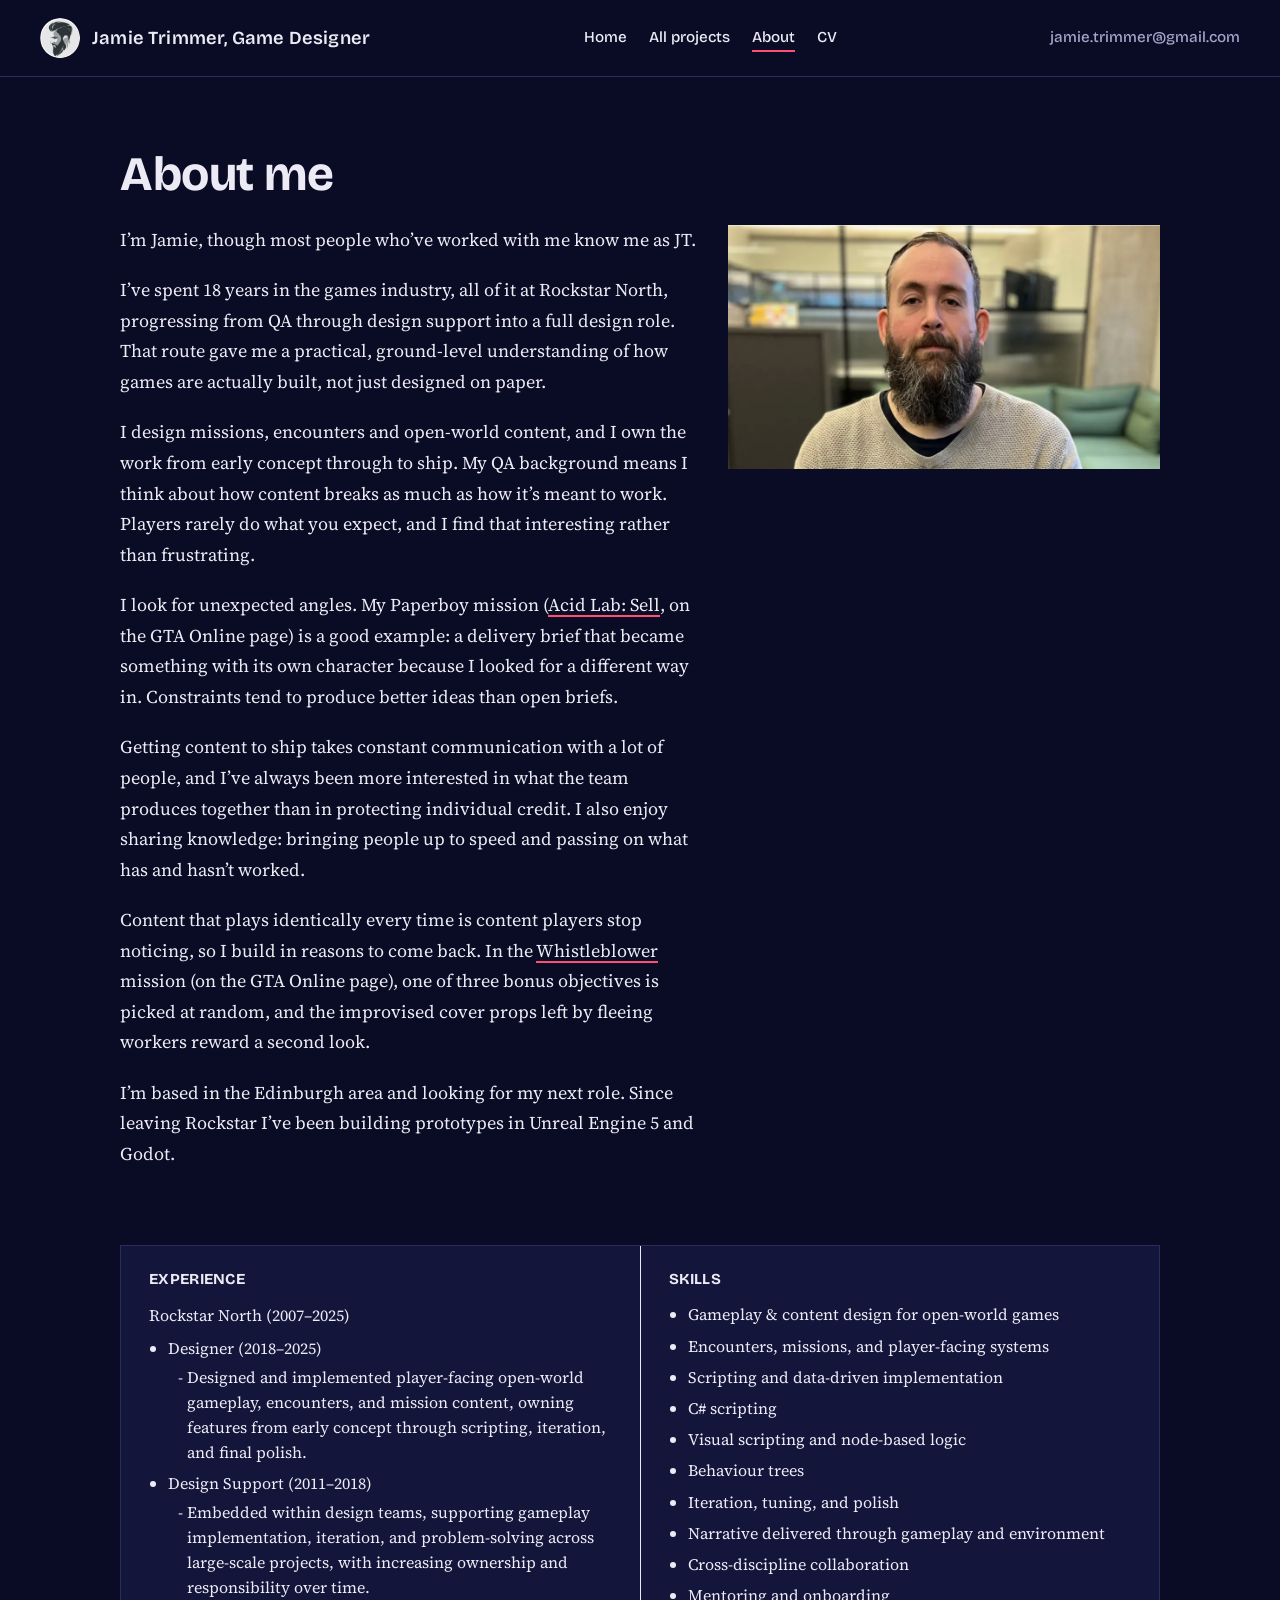
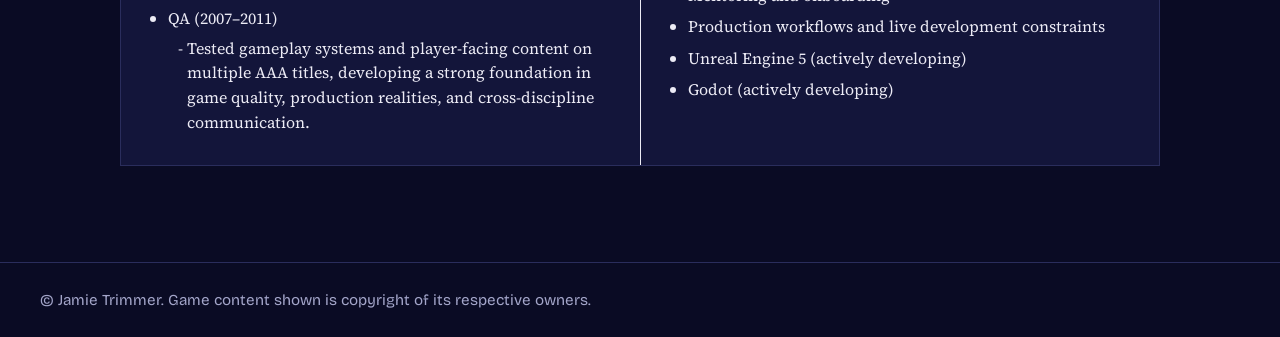
==== commit a62c07c1: "Add portrait mark to header and favicon Co-Authored-By: Claude Sonnet 5.5 <noreply@anthropic.com> Cl" ====
--- a/about.html
+++ b/about.html
@@ -1 +1 @@
-<!doctype html><html lang="en-GB"><head><meta charset="utf-8"><meta name="viewport" content="width=device-width,initial-scale=1"><title>About</title><meta name="description" content="About Jamie Trimmer"><link rel="preconnect" href="https://fonts.googleapis.com"><link rel="preconnect" href="https://fonts.gstatic.com" crossorigin><link href="https://fonts.googleapis.com/css2?family=Bricolage+Grotesque:wght@500;600;700&family=Source+Serif+4:ital,wght@0,400;0,600;1,400&display=swap" rel="stylesheet"><link rel="stylesheet" href="css/style.css"></head><body><a class="skip" href="#main">Skip to content</a><header class="site"><a class="name" href="index.html">Jamie Trimmer, Game Designer</a><nav class="main" aria-label="Main"><a href="index.html">Home</a><a href="work.html">All projects</a><a href="about.html" aria-current="page">About</a><a href="cv.html">CV</a></nav><nav class="contact" aria-label="Contact"><a href="mailto:jamie.trimmer@gmail.com">jamie.trimmer@gmail.com</a></nav></header><main id="main"><section class="hero"><h1>About me</h1></section><div class="about-grid"><div class="prose"><p>I’m Jamie, though most people who’ve worked with me know me as JT.</p><p>I’ve spent 18 years in the games industry, all of it at Rockstar North, progressing from QA through design support into a full design role. That route gave me a practical, ground-level understanding of how games are actually built, not just designed on paper.</p><p>I design missions, encounters and open-world content, and I own the work from early concept through to ship. My QA background means I think about how content breaks as much as how it’s meant to work. Players rarely do what you expect, and I find that interesting rather than frustrating.</p><p>I look for unexpected angles. My Paperboy mission (<a href="gtao.html#paperboy">Acid Lab: Sell</a>, on the GTA Online page) is a good example: a delivery brief that became something with its own character because I looked for a different way in. Constraints tend to produce better ideas than open briefs.</p><p>Getting content to ship takes constant communication with a lot of people, and I’ve always been more interested in what the team produces together than in protecting individual credit. I also enjoy sharing knowledge: bringing people up to speed and passing on what has and hasn’t worked.</p><p>Content that plays identically every time is content players stop noticing, so I build in reasons to come back. In the <a href="gtao.html#whistleblower">Whistleblower</a> mission (on the GTA Online page), one of three bonus objectives is picked at random, and the improvised cover props left by fleeing workers reward a second look.</p><p>I’m based in the Edinburgh area and looking for my next role. Since leaving Rockstar I’ve been building prototypes in Unreal Engine 5 and Godot.</p></div><img class="portrait" src="images/jt.jpg" alt="Jamie Trimmer" width="1000" height="563"></div><section class="panel"><div class="panel-col"><h2>EXPERIENCE</h2><p class="employer">Rockstar North (2007–2025)</p><ul><li>Designer (2018–2025)<ul class="sub"><li>Designed and implemented player-facing open-world gameplay, encounters, and mission content, owning features from early concept through scripting, iteration, and final polish.</li></ul></li><li>Design Support (2011–2018)<ul class="sub"><li>Embedded within design teams, supporting gameplay implementation, iteration, and problem-solving across large-scale projects, with increasing ownership and responsibility over time.</li></ul></li><li>QA (2007–2011)<ul class="sub"><li>Tested gameplay systems and player-facing content on multiple AAA titles, developing a strong foundation in game quality, production realities, and cross-discipline communication.</li></ul></li></ul></div><div class="panel-col"><h2>SKILLS</h2><ul><li>Gameplay &amp; content design for open-world games</li><li>Encounters, missions, and player-facing systems</li><li>Scripting and data-driven implementation</li><li>C# scripting</li><li>Visual scripting and node-based logic</li><li>Behaviour trees</li><li>Iteration, tuning, and polish</li><li>Narrative delivered through gameplay and environment</li><li>Cross-discipline collaboration</li><li>Mentoring and onboarding</li><li>Production workflows and live development constraints</li><li>Unreal Engine 5 (actively developing)</li><li>Godot (actively developing)</li></ul></div></section></main><footer class="site">&copy; Jamie Trimmer. Game content shown is copyright of its respective owners.</footer></body></html>+<!doctype html><html lang="en-GB"><head><meta charset="utf-8"><meta name="viewport" content="width=device-width,initial-scale=1"><title>About</title><meta name="description" content="About Jamie Trimmer"><link rel="preconnect" href="https://fonts.googleapis.com"><link rel="preconnect" href="https://fonts.gstatic.com" crossorigin><link href="https://fonts.googleapis.com/css2?family=Bricolage+Grotesque:wght@500;600;700&family=Source+Serif+4:ital,wght@0,400;0,600;1,400&display=swap" rel="stylesheet"><link rel="icon" href="images/favicon.png"><link rel="stylesheet" href="css/style.css"></head><body><a class="skip" href="#main">Skip to content</a><header class="site"><a class="name" href="index.html"><img src="images/mark.png" alt="" width="40" height="40">Jamie Trimmer, Game Designer</a><nav class="main" aria-label="Main"><a href="index.html">Home</a><a href="work.html">All projects</a><a href="about.html" aria-current="page">About</a><a href="cv.html">CV</a></nav><nav class="contact" aria-label="Contact"><a href="mailto:jamie.trimmer@gmail.com">jamie.trimmer@gmail.com</a></nav></header><main id="main"><section class="hero"><h1>About me</h1></section><div class="about-grid"><div class="prose"><p>I’m Jamie, though most people who’ve worked with me know me as JT.</p><p>I’ve spent 18 years in the games industry, all of it at Rockstar North, progressing from QA through design support into a full design role. That route gave me a practical, ground-level understanding of how games are actually built, not just designed on paper.</p><p>I design missions, encounters and open-world content, and I own the work from early concept through to ship. My QA background means I think about how content breaks as much as how it’s meant to work. Players rarely do what you expect, and I find that interesting rather than frustrating.</p><p>I look for unexpected angles. My Paperboy mission (<a href="gtao.html#paperboy">Acid Lab: Sell</a>, on the GTA Online page) is a good example: a delivery brief that became something with its own character because I looked for a different way in. Constraints tend to produce better ideas than open briefs.</p><p>Getting content to ship takes constant communication with a lot of people, and I’ve always been more interested in what the team produces together than in protecting individual credit. I also enjoy sharing knowledge: bringing people up to speed and passing on what has and hasn’t worked.</p><p>Content that plays identically every time is content players stop noticing, so I build in reasons to come back. In the <a href="gtao.html#whistleblower">Whistleblower</a> mission (on the GTA Online page), one of three bonus objectives is picked at random, and the improvised cover props left by fleeing workers reward a second look.</p><p>I’m based in the Edinburgh area and looking for my next role. Since leaving Rockstar I’ve been building prototypes in Unreal Engine 5 and Godot.</p></div><img class="portrait" src="images/jt.jpg" alt="Jamie Trimmer" width="1000" height="563"></div><section class="panel"><div class="panel-col"><h2>EXPERIENCE</h2><p class="employer">Rockstar North (2007–2025)</p><ul><li>Designer (2018–2025)<ul class="sub"><li>Designed and implemented player-facing open-world gameplay, encounters, and mission content, owning features from early concept through scripting, iteration, and final polish.</li></ul></li><li>Design Support (2011–2018)<ul class="sub"><li>Embedded within design teams, supporting gameplay implementation, iteration, and problem-solving across large-scale projects, with increasing ownership and responsibility over time.</li></ul></li><li>QA (2007–2011)<ul class="sub"><li>Tested gameplay systems and player-facing content on multiple AAA titles, developing a strong foundation in game quality, production realities, and cross-discipline communication.</li></ul></li></ul></div><div class="panel-col"><h2>SKILLS</h2><ul><li>Gameplay &amp; content design for open-world games</li><li>Encounters, missions, and player-facing systems</li><li>Scripting and data-driven implementation</li><li>C# scripting</li><li>Visual scripting and node-based logic</li><li>Behaviour trees</li><li>Iteration, tuning, and polish</li><li>Narrative delivered through gameplay and environment</li><li>Cross-discipline collaboration</li><li>Mentoring and onboarding</li><li>Production workflows and live development constraints</li><li>Unreal Engine 5 (actively developing)</li><li>Godot (actively developing)</li></ul></div></section></main><footer class="site">&copy; Jamie Trimmer. Game content shown is copyright of its respective owners.</footer></body></html>
--- a/css/style.css
+++ b/css/style.css
@@ -72,3 +72,4 @@
 .panel li{margin:0 0 .4em}
 .panel ul.sub{list-style:"- ";margin-top:.3em}
 @media (max-width:760px){.panel{grid-template-columns:1fr}.panel-col+.panel-col{border-left:0;border-top:1px solid var(--text)}}
+header.site .name{display:flex;align-items:center;gap:12px}header.site .name img{border-radius:50%;display:block}
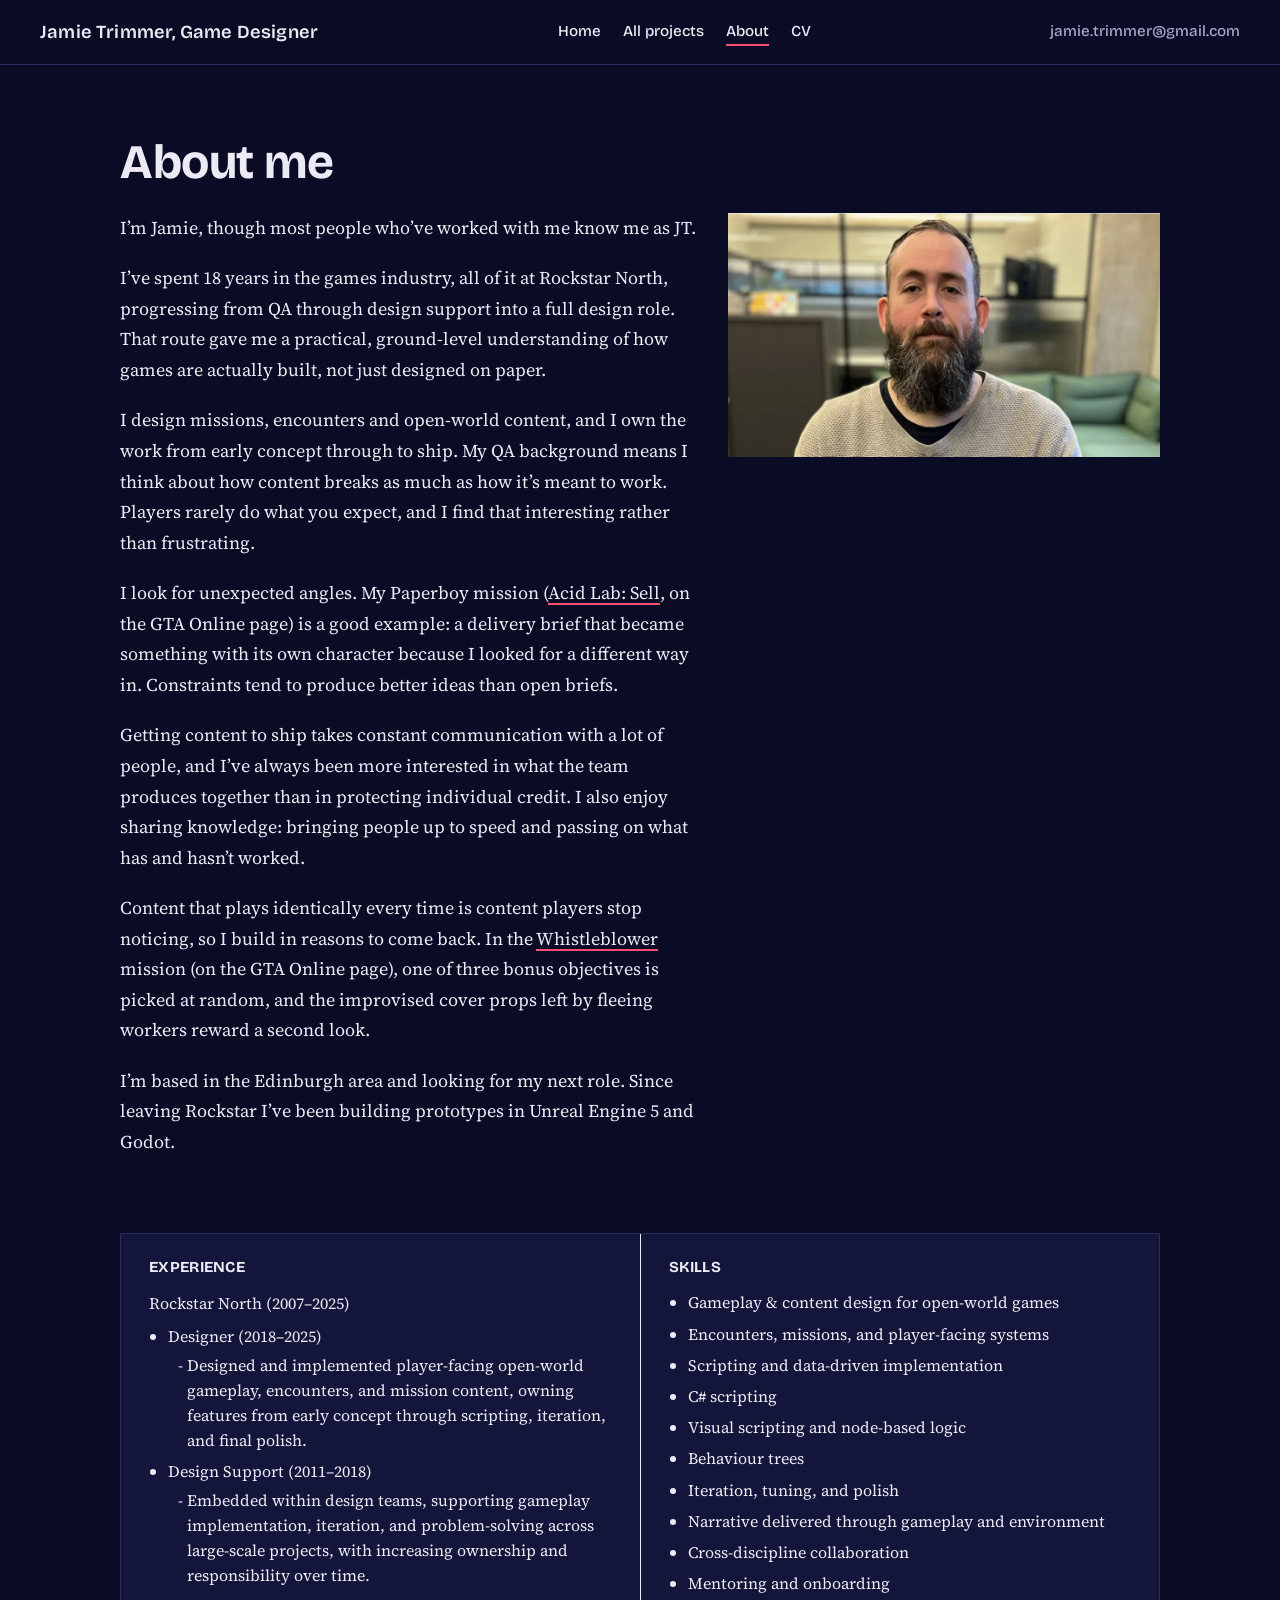
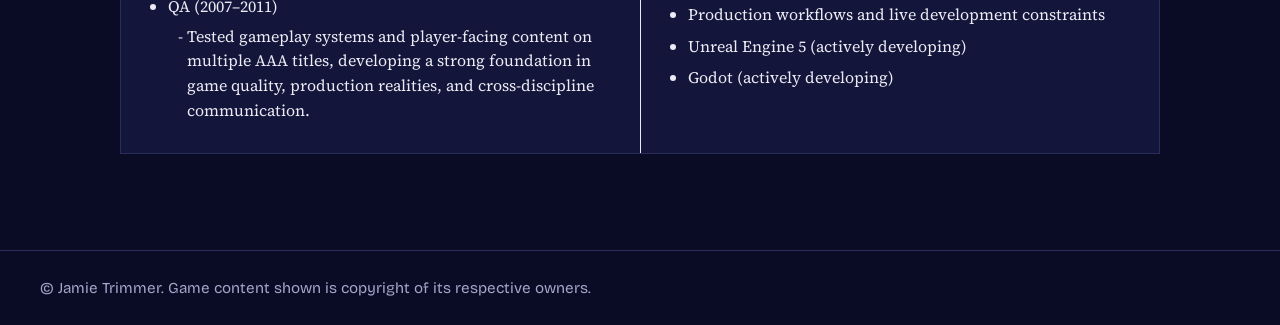
==== commit 27e242aa: "Remove unlicensed header mark and favicon Co-Authored-By: Claude Sonnet 5.5 <noreply@anthropic.com> " ====
--- a/about.html
+++ b/about.html
@@ -1 +1 @@
-<!doctype html><html lang="en-GB"><head><meta charset="utf-8"><meta name="viewport" content="width=device-width,initial-scale=1"><title>About</title><meta name="description" content="About Jamie Trimmer"><link rel="preconnect" href="https://fonts.googleapis.com"><link rel="preconnect" href="https://fonts.gstatic.com" crossorigin><link href="https://fonts.googleapis.com/css2?family=Bricolage+Grotesque:wght@500;600;700&family=Source+Serif+4:ital,wght@0,400;0,600;1,400&display=swap" rel="stylesheet"><link rel="icon" href="images/favicon.png"><link rel="stylesheet" href="css/style.css"></head><body><a class="skip" href="#main">Skip to content</a><header class="site"><a class="name" href="index.html"><img src="images/mark.png" alt="" width="40" height="40">Jamie Trimmer, Game Designer</a><nav class="main" aria-label="Main"><a href="index.html">Home</a><a href="work.html">All projects</a><a href="about.html" aria-current="page">About</a><a href="cv.html">CV</a></nav><nav class="contact" aria-label="Contact"><a href="mailto:jamie.trimmer@gmail.com">jamie.trimmer@gmail.com</a></nav></header><main id="main"><section class="hero"><h1>About me</h1></section><div class="about-grid"><div class="prose"><p>I’m Jamie, though most people who’ve worked with me know me as JT.</p><p>I’ve spent 18 years in the games industry, all of it at Rockstar North, progressing from QA through design support into a full design role. That route gave me a practical, ground-level understanding of how games are actually built, not just designed on paper.</p><p>I design missions, encounters and open-world content, and I own the work from early concept through to ship. My QA background means I think about how content breaks as much as how it’s meant to work. Players rarely do what you expect, and I find that interesting rather than frustrating.</p><p>I look for unexpected angles. My Paperboy mission (<a href="gtao.html#paperboy">Acid Lab: Sell</a>, on the GTA Online page) is a good example: a delivery brief that became something with its own character because I looked for a different way in. Constraints tend to produce better ideas than open briefs.</p><p>Getting content to ship takes constant communication with a lot of people, and I’ve always been more interested in what the team produces together than in protecting individual credit. I also enjoy sharing knowledge: bringing people up to speed and passing on what has and hasn’t worked.</p><p>Content that plays identically every time is content players stop noticing, so I build in reasons to come back. In the <a href="gtao.html#whistleblower">Whistleblower</a> mission (on the GTA Online page), one of three bonus objectives is picked at random, and the improvised cover props left by fleeing workers reward a second look.</p><p>I’m based in the Edinburgh area and looking for my next role. Since leaving Rockstar I’ve been building prototypes in Unreal Engine 5 and Godot.</p></div><img class="portrait" src="images/jt.jpg" alt="Jamie Trimmer" width="1000" height="563"></div><section class="panel"><div class="panel-col"><h2>EXPERIENCE</h2><p class="employer">Rockstar North (2007–2025)</p><ul><li>Designer (2018–2025)<ul class="sub"><li>Designed and implemented player-facing open-world gameplay, encounters, and mission content, owning features from early concept through scripting, iteration, and final polish.</li></ul></li><li>Design Support (2011–2018)<ul class="sub"><li>Embedded within design teams, supporting gameplay implementation, iteration, and problem-solving across large-scale projects, with increasing ownership and responsibility over time.</li></ul></li><li>QA (2007–2011)<ul class="sub"><li>Tested gameplay systems and player-facing content on multiple AAA titles, developing a strong foundation in game quality, production realities, and cross-discipline communication.</li></ul></li></ul></div><div class="panel-col"><h2>SKILLS</h2><ul><li>Gameplay &amp; content design for open-world games</li><li>Encounters, missions, and player-facing systems</li><li>Scripting and data-driven implementation</li><li>C# scripting</li><li>Visual scripting and node-based logic</li><li>Behaviour trees</li><li>Iteration, tuning, and polish</li><li>Narrative delivered through gameplay and environment</li><li>Cross-discipline collaboration</li><li>Mentoring and onboarding</li><li>Production workflows and live development constraints</li><li>Unreal Engine 5 (actively developing)</li><li>Godot (actively developing)</li></ul></div></section></main><footer class="site">&copy; Jamie Trimmer. Game content shown is copyright of its respective owners.</footer></body></html>+<!doctype html><html lang="en-GB"><head><meta charset="utf-8"><meta name="viewport" content="width=device-width,initial-scale=1"><title>About</title><meta name="description" content="About Jamie Trimmer"><link rel="preconnect" href="https://fonts.googleapis.com"><link rel="preconnect" href="https://fonts.gstatic.com" crossorigin><link href="https://fonts.googleapis.com/css2?family=Bricolage+Grotesque:wght@500;600;700&family=Source+Serif+4:ital,wght@0,400;0,600;1,400&display=swap" rel="stylesheet"><link rel="stylesheet" href="css/style.css"></head><body><a class="skip" href="#main">Skip to content</a><header class="site"><a class="name" href="index.html">Jamie Trimmer, Game Designer</a><nav class="main" aria-label="Main"><a href="index.html">Home</a><a href="work.html">All projects</a><a href="about.html" aria-current="page">About</a><a href="cv.html">CV</a></nav><nav class="contact" aria-label="Contact"><a href="mailto:jamie.trimmer@gmail.com">jamie.trimmer@gmail.com</a></nav></header><main id="main"><section class="hero"><h1>About me</h1></section><div class="about-grid"><div class="prose"><p>I’m Jamie, though most people who’ve worked with me know me as JT.</p><p>I’ve spent 18 years in the games industry, all of it at Rockstar North, progressing from QA through design support into a full design role. That route gave me a practical, ground-level understanding of how games are actually built, not just designed on paper.</p><p>I design missions, encounters and open-world content, and I own the work from early concept through to ship. My QA background means I think about how content breaks as much as how it’s meant to work. Players rarely do what you expect, and I find that interesting rather than frustrating.</p><p>I look for unexpected angles. My Paperboy mission (<a href="gtao.html#paperboy">Acid Lab: Sell</a>, on the GTA Online page) is a good example: a delivery brief that became something with its own character because I looked for a different way in. Constraints tend to produce better ideas than open briefs.</p><p>Getting content to ship takes constant communication with a lot of people, and I’ve always been more interested in what the team produces together than in protecting individual credit. I also enjoy sharing knowledge: bringing people up to speed and passing on what has and hasn’t worked.</p><p>Content that plays identically every time is content players stop noticing, so I build in reasons to come back. In the <a href="gtao.html#whistleblower">Whistleblower</a> mission (on the GTA Online page), one of three bonus objectives is picked at random, and the improvised cover props left by fleeing workers reward a second look.</p><p>I’m based in the Edinburgh area and looking for my next role. Since leaving Rockstar I’ve been building prototypes in Unreal Engine 5 and Godot.</p></div><img class="portrait" src="images/jt.jpg" alt="Jamie Trimmer" width="1000" height="563"></div><section class="panel"><div class="panel-col"><h2>EXPERIENCE</h2><p class="employer">Rockstar North (2007–2025)</p><ul><li>Designer (2018–2025)<ul class="sub"><li>Designed and implemented player-facing open-world gameplay, encounters, and mission content, owning features from early concept through scripting, iteration, and final polish.</li></ul></li><li>Design Support (2011–2018)<ul class="sub"><li>Embedded within design teams, supporting gameplay implementation, iteration, and problem-solving across large-scale projects, with increasing ownership and responsibility over time.</li></ul></li><li>QA (2007–2011)<ul class="sub"><li>Tested gameplay systems and player-facing content on multiple AAA titles, developing a strong foundation in game quality, production realities, and cross-discipline communication.</li></ul></li></ul></div><div class="panel-col"><h2>SKILLS</h2><ul><li>Gameplay &amp; content design for open-world games</li><li>Encounters, missions, and player-facing systems</li><li>Scripting and data-driven implementation</li><li>C# scripting</li><li>Visual scripting and node-based logic</li><li>Behaviour trees</li><li>Iteration, tuning, and polish</li><li>Narrative delivered through gameplay and environment</li><li>Cross-discipline collaboration</li><li>Mentoring and onboarding</li><li>Production workflows and live development constraints</li><li>Unreal Engine 5 (actively developing)</li><li>Godot (actively developing)</li></ul></div></section></main><footer class="site">&copy; Jamie Trimmer. Game content shown is copyright of its respective owners.</footer></body></html>
